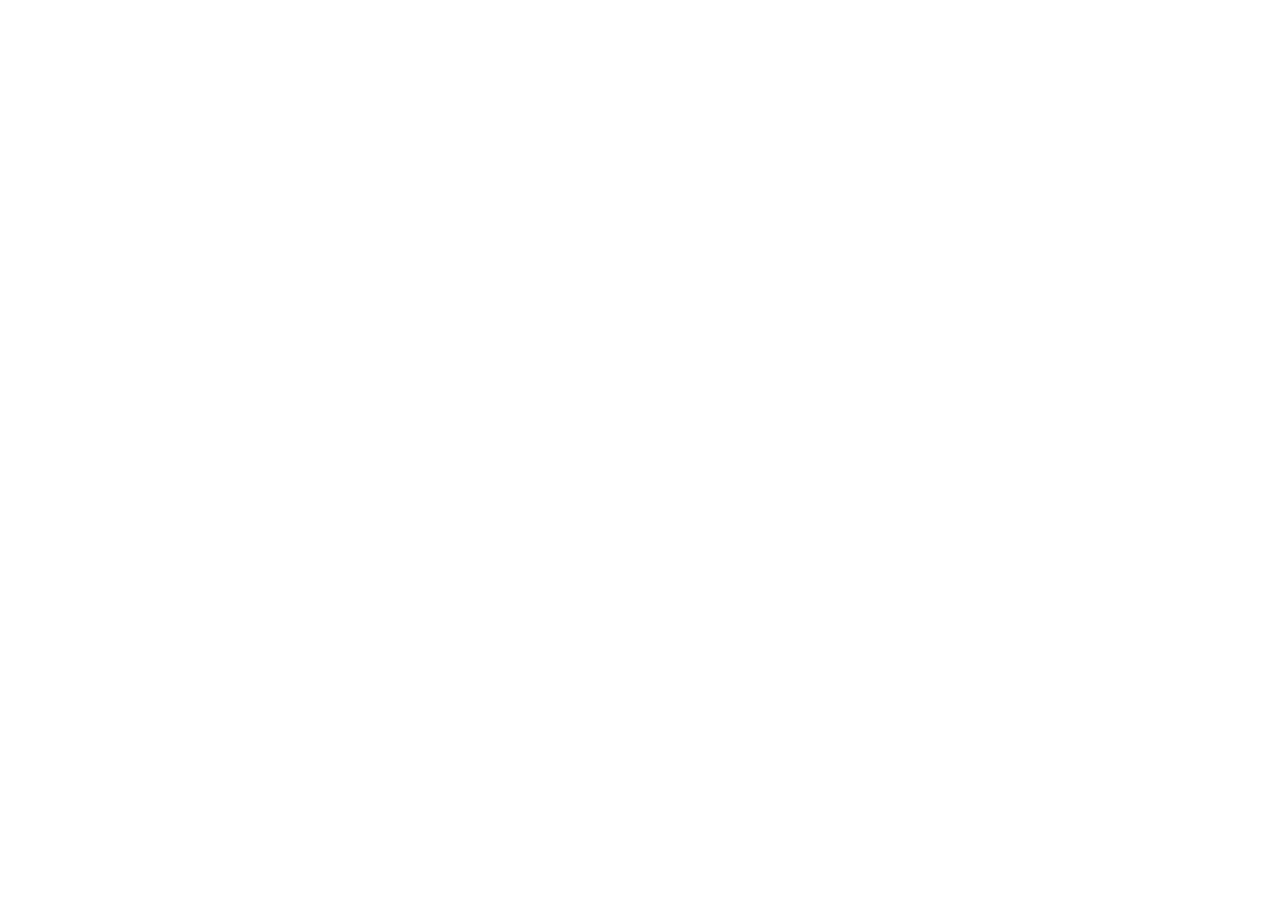
==== index.html @ 67d586f1 "init setup" ====
<!DOCTYPE html>
<html lang="pt-BR">

<head>
    <meta charset="UTF-8">
    <meta name="viewport" content="width=device-width, initial-scale=1.0">
    <title>Permissão de Uso de Câmera, Microfone e Armazenamento de Dados</title>
    <link rel="stylesheet" href="./assets/css/style.css">
    <link rel="shortcut icon" href="./assets/imgs/favicon.ico" type="image/x-icon">
    <link rel="stylesheet" href="./assets/fonts/fonts.css">
</head>
<body>

</body>
</html>
---- assets/fonts/fonts.css ----
@font-face {
    font-family: 'Syne';
    src: url('Syne-Medium.woff2') format('woff2');
    font-weight: 500;
    font-style: normal;
    font-display: swap;
}

@font-face {
    font-family: 'Syne';
    src: url('Syne-ExtraBold.woff2') format('woff2');
    font-weight: bold;
    font-style: normal;
    font-display: swap;
}

@font-face {
    font-family: 'Syne';
    src: url('Syne-Regular.woff2') format('woff2');
    font-weight: normal;
    font-style: normal;
    font-display: swap;
}

@font-face {
    font-family: 'Syne';
    src: url('Syne-SemiBold.woff2') format('woff2');
    font-weight: 600;
    font-style: normal;
    font-display: swap;
}

@font-face {
    font-family: 'DM Mono';
    src: url('DMMono-Light.woff2') format('woff2');
    font-weight: 300;
    font-style: normal;
    font-display: swap;
}

@font-face {
    font-family: 'DM Mono';
    src: url('DMMono-LightItalic.woff2') format('woff2');
    font-weight: 300;
    font-style: italic;
    font-display: swap;
}

@font-face {
    font-family: 'DM Mono';
    src: url('DMMono-Medium.woff2') format('woff2');
    font-weight: 500;
    font-style: normal;
    font-display: swap;
}

@font-face {
    font-family: 'DM Mono';
    src: url('DMMono-MediumItalic.woff2') format('woff2');
    font-weight: 500;
    font-style: italic;
    font-display: swap;
}

@font-face {
    font-family: 'DM Mono';
    src: url('DMMono-Regular.woff2') format('woff2');
    font-weight: normal;
    font-style: normal;
    font-display: swap;
}

@font-face {
    font-family: 'Syne';
    src: url('Syne-Bold.woff2') format('woff2');
    font-weight: bold;
    font-style: normal;
    font-display: swap;
}
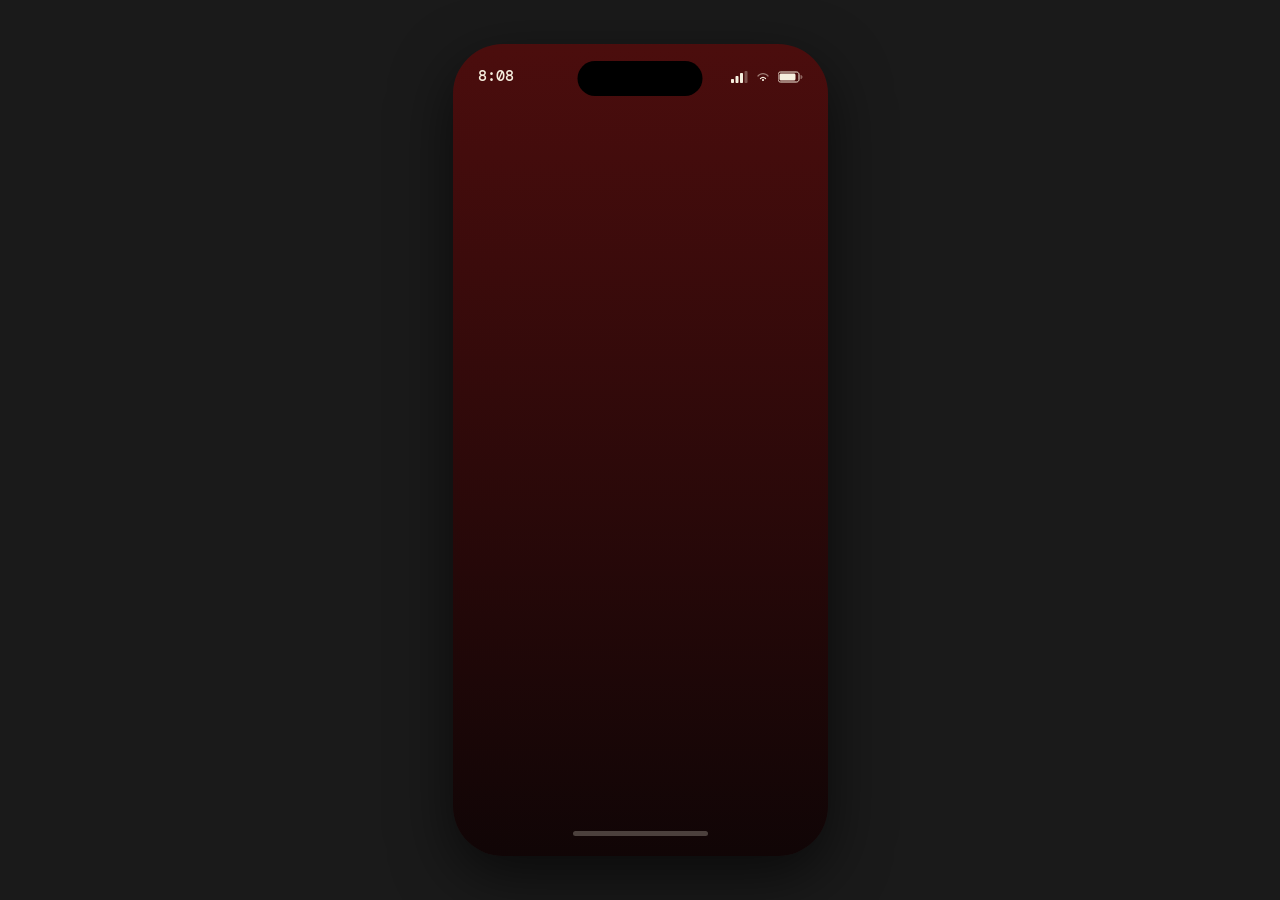
==== commit ce50f52c: "feat: tela base" ====
--- a/index.html
+++ b/index.html
@@ -9,7 +9,31 @@
     <link rel="shortcut icon" href="./assets/imgs/favicon.ico" type="image/x-icon">
     <link rel="stylesheet" href="./assets/fonts/fonts.css">
 </head>
+
 <body>
+    <div class="palco">
+        <div class="dispositivo">
+            <header class="cabecalho">
+                <div class="ilha-dinamica"></div>
+                <div class="barra-status">
+                    <span class="hora">8:08</span>
+                    <div class="icones-status">
+                        <img src="./assets/imgs/icon-signal.svg" alt="Sinal" width="17" height="12">
+                        <img src="./assets/imgs/icon-wifi.svg" alt="Wi-Fi" width="16" height="12">
+                        <img src="./assets/imgs/icon-battery.svg" alt="Bateria" width="25" height="12">
+                    </div>
+                </div>
+            </header>
 
+            <main class="principal">
+                <section class="hero"></section>
+            </main>
+
+            <footer class="rodape">
+                <div class="barra-home"></div>
+            </footer>
+        </div>
+    </div>
 </body>
+
 </html>
--- a/assets/css/style.css
+++ b/assets/css/style.css
@@ -0,0 +1,116 @@
+* {
+    margin: 0;
+    padding: 0;
+    box-sizing: border-box;
+}
+
+:root {
+    --cor-parchment: #f5eede;
+    --cor-parchment-25: rgba(245, 238, 222, 0.25);
+}
+
+html, body {
+    height: 100%;
+}
+
+body {
+    font-family: 'DM Mono', monospace;
+    background-color: #1a1a1a;
+    display: flex;
+    align-items: center;
+    justify-content: center;
+    min-height: 100vh;
+}
+
+/* ── Palco (centra o dispositivo no desktop) ── */
+.palco {
+    display: flex;
+    align-items: center;
+    justify-content: center;
+    width: 100%;
+    min-height: 100vh;
+    padding: 20px;
+}
+
+/* ── Mockup do dispositivo mobile ── */
+.dispositivo {
+    position: relative;
+    width: 375px;
+    height: 812px;
+    border-radius: 50px;
+    overflow: hidden;
+    background-image:
+        linear-gradient(180deg, rgba(141, 21, 20, 0.5) 0%, rgba(39, 6, 6, 0.25) 100%),
+        linear-gradient(90deg, #090506 0%, #090506 100%);
+    display: flex;
+    flex-direction: column;
+    justify-content: space-between;
+    align-items: center;
+    box-shadow: 0 20px 60px rgba(0, 0, 0, 0.6);
+}
+
+/* ── Cabeçalho: ilha dinâmica + barra de status ── */
+.cabecalho {
+    width: 100%;
+    position: relative;
+}
+
+.ilha-dinamica {
+    position: absolute;
+    top: 17px;
+    left: 50%;
+    transform: translateX(-50%);
+    width: 125px;
+    height: 35px;
+    background-color: #000;
+    border-radius: 100px;
+    z-index: 2;
+}
+
+.barra-status {
+    display: flex;
+    align-items: center;
+    justify-content: space-between;
+    padding: 25px;
+    width: 100%;
+}
+
+.hora {
+    font-weight: 500;
+    font-size: 15px;
+    color: var(--cor-parchment);
+    line-height: 1;
+}
+
+.icones-status {
+    display: flex;
+    align-items: center;
+    gap: 7px;
+}
+
+/* ── Conteúdo principal ── */
+.principal {
+    flex: 1;
+    width: 100%;
+}
+
+.hero {
+    width: 100%;
+    height: 100%;
+}
+
+/* ── Rodapé: barra home ── */
+.rodape {
+    width: 100%;
+    display: flex;
+    align-items: center;
+    justify-content: center;
+    padding: 20px;
+}
+
+.barra-home {
+    width: 135px;
+    height: 5px;
+    background-color: var(--cor-parchment-25);
+    border-radius: 100px;
+}
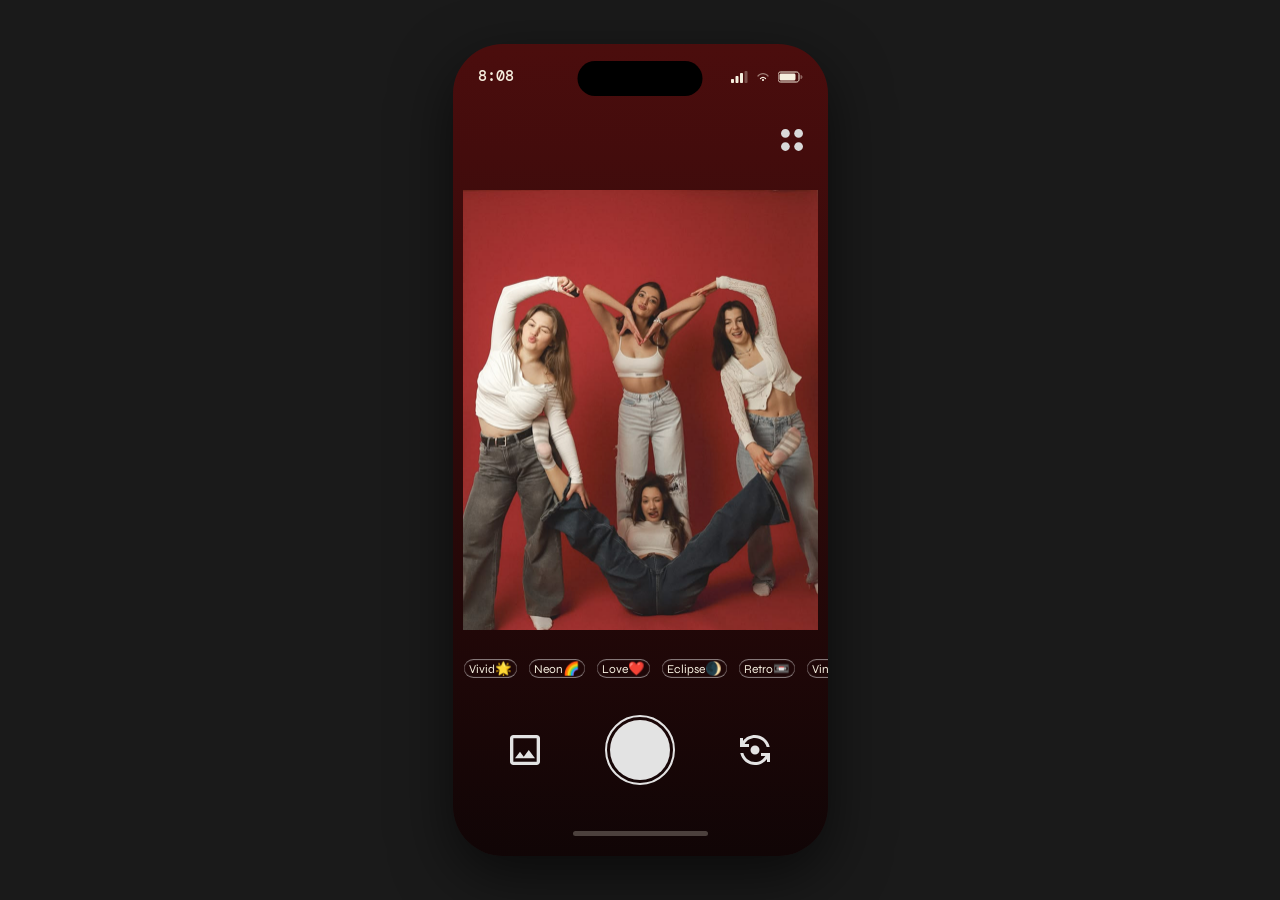
==== commit aa3d3945: "feat: tela de camera" ====
--- a/index.html
+++ b/index.html
@@ -4,10 +4,10 @@
 <head>
     <meta charset="UTF-8">
     <meta name="viewport" content="width=device-width, initial-scale=1.0">
-    <title>Permissão de Uso de Câmera, Microfone e Armazenamento de Dados</title>
+    <title>Câmera Frontal</title>
     <link rel="stylesheet" href="./assets/css/style.css">
     <link rel="shortcut icon" href="./assets/imgs/favicon.ico" type="image/x-icon">
-    <link rel="stylesheet" href="./assets/fonts/fonts.css">
+    <link rel="stylesheet" href="./assets/css/fonts.css">
 </head>
 
 <body>
@@ -18,15 +18,111 @@
                 <div class="barra-status">
                     <span class="hora">8:08</span>
                     <div class="icones-status">
-                        <img src="./assets/imgs/icon-signal.svg" alt="Sinal" width="17" height="12">
-                        <img src="./assets/imgs/icon-wifi.svg" alt="Wi-Fi" width="16" height="12">
-                        <img src="./assets/imgs/icon-battery.svg" alt="Bateria" width="25" height="12">
+                        <img src="./assets/imgs/icons/icon-signal.svg" alt="Sinal" width="17" height="12">
+                        <img src="./assets/imgs/icons/icon-wifi.svg" alt="Wi-Fi" width="16" height="12">
+                        <img src="./assets/imgs/icons/icon-battery.svg" alt="Bateria" width="25" height="12">
                     </div>
                 </div>
             </header>
 
             <main class="principal">
-                <section class="hero"></section>
+                
+                <section class="options">
+                    <div class="content-options">
+                        <a href="./pages/configuração.html" title="Opções da câmera">
+                            <img src="./assets/imgs/icons/icon-options.svg" alt="Opções" width="22" height="22">
+                        </a>
+                    </div>
+                </section>
+                
+                <section class="camera">
+                    <div class="content-camera">
+                        <img src="./assets/imgs/photos/foto-camera.png" alt="Câmera Frontal" width="375" height="812">
+                    </div>
+                </section>
+
+                <section class="filtros">
+                    <div class="content-filtros">
+                        <button class="filter-btn">
+                            <span class="filter-name">
+                                Vivid
+                            </span>
+                            <span class="filter-emoji">
+                                🌟
+                            </span>
+                        </button>
+                        <button class="filter-btn">
+                            <span class="filter-name">
+                                Neon
+                            </span>
+                            <span class="filter-emoji">
+                                🌈
+                            </span>
+                        </button>
+                        <button class="filter-btn">
+                            <span class="filter-name">
+                                Love
+                            </span>
+                            <span class="filter-emoji">
+                                ❤️
+                            </span>
+                        </button>
+                        <button class="filter-btn">
+                            <span class="filter-name">
+                                Eclipse
+                            </span>
+                            <span class="filter-emoji">
+                                🌒
+                            </span>
+                        </button>
+                        <button class="filter-btn">
+                            <span class="filter-name">
+                                Retro
+                            </span>
+                            <span class="filter-emoji">
+                                📼
+                            </span>
+                        </button>
+                        <button class="filter-btn">
+                            <span class="filter-name">
+                                Vintage
+                            </span>
+                            <span class="filter-emoji">
+                                🧡
+                            </span>
+                        </button>
+                        <button class="filter-btn">
+                            <span class="filter-name">
+                                Arctic
+                            </span>
+                            <span class="filter-emoji">
+                                ❄️
+                            </span>
+                        </button>
+                        <button class="filter-btn">
+                            <span class="filter-name">
+                                Honey
+                            </span>
+                            <span class="filter-emoji">
+                                🍯
+                            </span>
+                        </button>
+                    </div>
+                </section>
+
+                <section class="actions">
+                    <div class="content-actions">
+                        <a class="btn-action">
+                            <img src="./assets/imgs/icons/icon-gallery.svg" alt="Galeria" width="30" height="30">
+                        </a>
+                        <a href="./pages/modal-edicao.html" class="btn-action">
+                            <img src="./assets/imgs/icons/icon-capture.svg" alt="Tirar foto" width="70" height="70">
+                        </a>
+                        <a class="btn-action">
+                            <img src="./assets/imgs/icons/icon-flip.svg" alt="Virar câmera" width="30" height="30">
+                        </a>
+                    </div>
+                </section>
             </main>
 
             <footer class="rodape">
--- a/assets/css/style.css
+++ b/assets/css/style.css
@@ -5,8 +5,11 @@
 }
 
 :root {
-    --cor-parchment: #f5eede;
-    --cor-parchment-25: rgba(245, 238, 222, 0.25);
+    --cor-white: #F5EEDE;
+    --cor-white-25: rgba(245, 238, 222, 0.25);
+
+    --font-syne: 'Syne', sans-serif;
+    --font-dmono: 'DM Mono', monospace;
 }
 
 html, body {
@@ -14,10 +17,10 @@
 }
 
 body {
-    font-family: 'DM Mono', monospace;
+    font-family: var(--font-dmono);
     background-color: #1a1a1a;
     display: flex;
-    align-items: center;
+    align-items: flex-start;
     justify-content: center;
     min-height: 100vh;
 }
@@ -78,7 +81,7 @@
 .hora {
     font-weight: 500;
     font-size: 15px;
-    color: var(--cor-parchment);
+    color: var(--cor-white);
     line-height: 1;
 }
 
@@ -111,6 +114,107 @@
 .barra-home {
     width: 135px;
     height: 5px;
-    background-color: var(--cor-parchment-25);
+    background-color: var(--cor-white-25);
     border-radius: 100px;
 }
+
+/* ── Seção de Opções ── */
+.options {
+    display: flex;
+    align-items: center;
+    padding: 20px 25px 10px;
+}
+
+.content-options {
+    display: flex;
+    align-items: center;
+    justify-content: flex-end;
+    gap: 10px;
+    width: 100%;
+}
+
+.camera {
+    width: 100%;
+    display: flex;
+    align-items: center;
+    justify-content: center;
+    padding: 24px 10px;
+}
+
+.content-camera {
+    width: 100%;
+    max-height: 440px;
+    display: flex;
+    align-items: center;
+    justify-content: center;
+}
+
+.content-camera img {
+    width: 100%;
+    max-height: 440px;
+    display: flex;
+    align-items: center;
+    justify-content: center;
+}
+
+.filtros {
+    display: flex;
+    align-items: center;
+    padding: 4px 0px 16px;
+}
+
+.content-filtros {
+    display: flex;
+    align-items: center;
+    justify-content: flex-start;
+    overflow-x: auto;
+    gap: 10px;
+    width: 100%;
+    padding: 0px 10px;
+    scrollbar-width: none;
+}
+
+.content-filtros .filter-btn{
+    display: flex;
+    align-items: center;
+    justify-content: center;
+    border-radius: 15px;
+    background: rgba(0, 0, 0, 0.00);
+    padding: 2px 5px;
+
+}
+
+.filter-btn {
+    position: relative;
+    border: 1px solid transparent;
+    background-clip: padding-box;
+    box-shadow: inset 0 1px 1px rgba(255,255,255,0.5),
+                inset 0 -1px 1px rgba(255, 255, 255, 0.5);
+    transition: background-color 0.3s ease;
+}
+
+.filter-btn:active, .filter-btn:focus, .filter-btn:focus-within, .filter-btn:hover {
+    background: rgba(245, 238, 222, 0.50);
+}
+
+.filter-btn .filter-name{
+    color: var(--white, #F5EEDE);
+    font-family: var(--font-syne);
+    font-size: 12px;
+    font-style: normal;
+    font-weight: 300;
+    line-height: normal;
+}
+
+.actions {
+    display: flex;
+    align-items: center;
+    padding: 20px 25px 10px;
+}
+
+.content-actions {
+    display: flex;
+    align-items: center;
+    justify-content: space-around;
+    width: 100%;
+}
--- a/assets/css/fonts.css
+++ b/assets/css/fonts.css
@@ -0,0 +1,80 @@
+@font-face {
+    font-family: 'Syne';
+    src: url('../fonts/Syne-Medium.woff2') format('woff2');
+    font-weight: 500;
+    font-style: normal;
+    font-display: swap;
+}
+
+@font-face {
+    font-family: 'Syne';
+    src: url('../fonts/Syne-ExtraBold.woff2') format('woff2');
+    font-weight: bold;
+    font-style: normal;
+    font-display: swap;
+}
+
+@font-face {
+    font-family: 'Syne';
+    src: url('../fonts/Syne-Regular.woff2') format('woff2');
+    font-weight: normal;
+    font-style: normal;
+    font-display: swap;
+}
+
+@font-face {
+    font-family: 'Syne';
+    src: url('../fonts/Syne-SemiBold.woff2') format('woff2');
+    font-weight: 600;
+    font-style: normal;
+    font-display: swap;
+}
+
+@font-face {
+    font-family: 'DM Mono';
+    src: url('../fonts/DMMono-Light.woff2') format('woff2');
+    font-weight: 300;
+    font-style: normal;
+    font-display: swap;
+}
+
+@font-face {
+    font-family: 'DM Mono';
+    src: url('../fonts/DMMono-LightItalic.woff2') format('woff2');
+    font-weight: 300;
+    font-style: italic;
+    font-display: swap;
+}
+
+@font-face {
+    font-family: 'DM Mono';
+    src: url('../fonts/DMMono-Medium.woff2') format('woff2');
+    font-weight: 500;
+    font-style: normal;
+    font-display: swap;
+}
+
+@font-face {
+    font-family: 'DM Mono';
+    src: url('../fonts/DMMono-MediumItalic.woff2') format('woff2');
+    font-weight: 500;
+    font-style: italic;
+    font-display: swap;
+}
+
+@font-face {
+    font-family: 'DM Mono';
+    src: url('../fonts/DMMono-Regular.woff2') format('woff2');
+    font-weight: normal;
+    font-style: normal;
+    font-display: swap;
+}
+
+@font-face {
+    font-family: 'Syne';
+    src: url('../fonts/Syne-Bold.woff2') format('woff2');
+    font-weight: bold;
+    font-style: normal;
+    font-display: swap;
+}
+
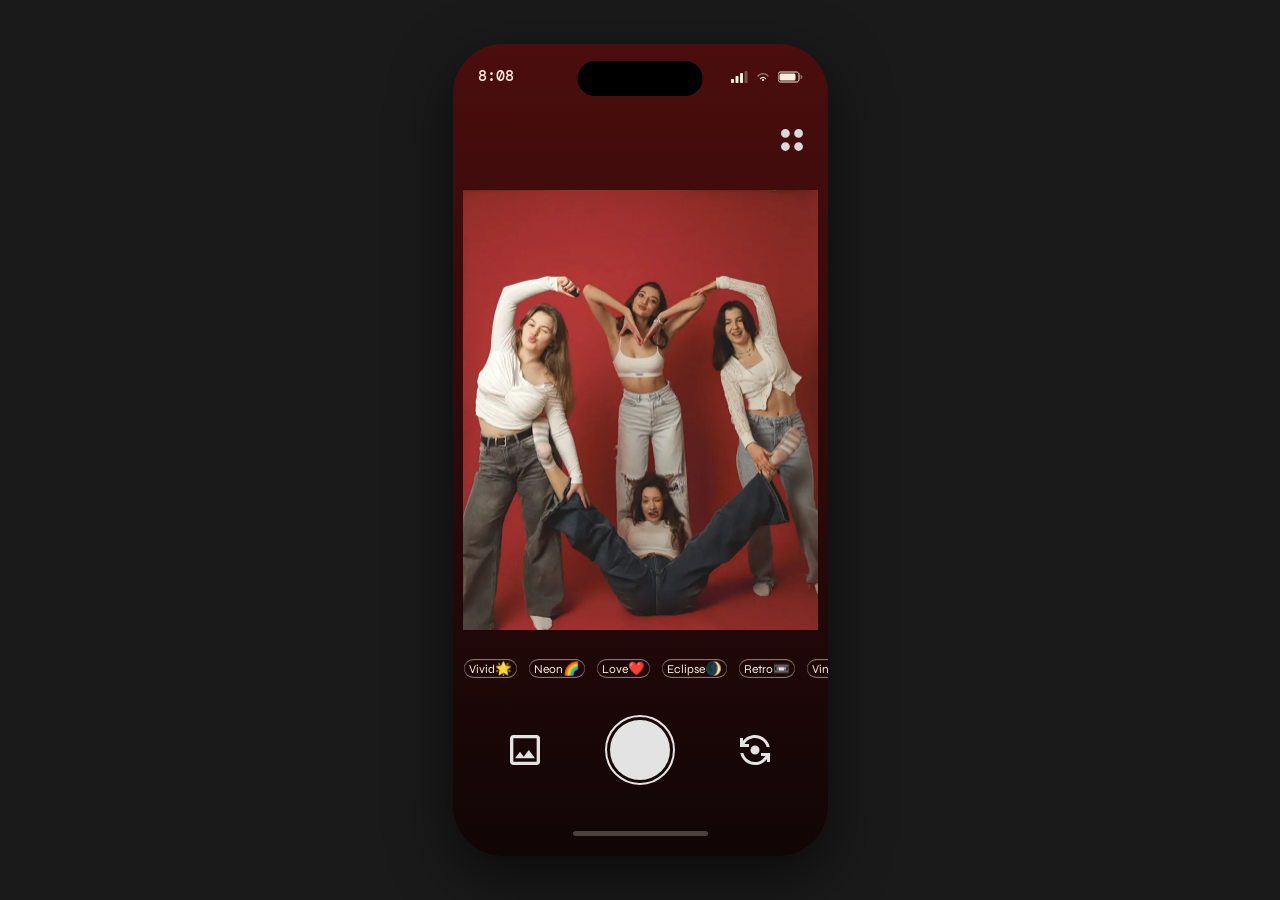
==== commit d7c33395: "fix: img em webp para performace" ====
--- a/index.html
+++ b/index.html
@@ -37,7 +37,7 @@
                 
                 <section class="camera">
                     <div class="content-camera">
-                        <img src="./assets/imgs/photos/foto-camera.png" alt="Câmera Frontal" width="375" height="812">
+                        <img src="./assets/imgs/photos/foto-camera.webp" alt="Câmera Frontal" width="375" height="812">
                     </div>
                 </section>
 
